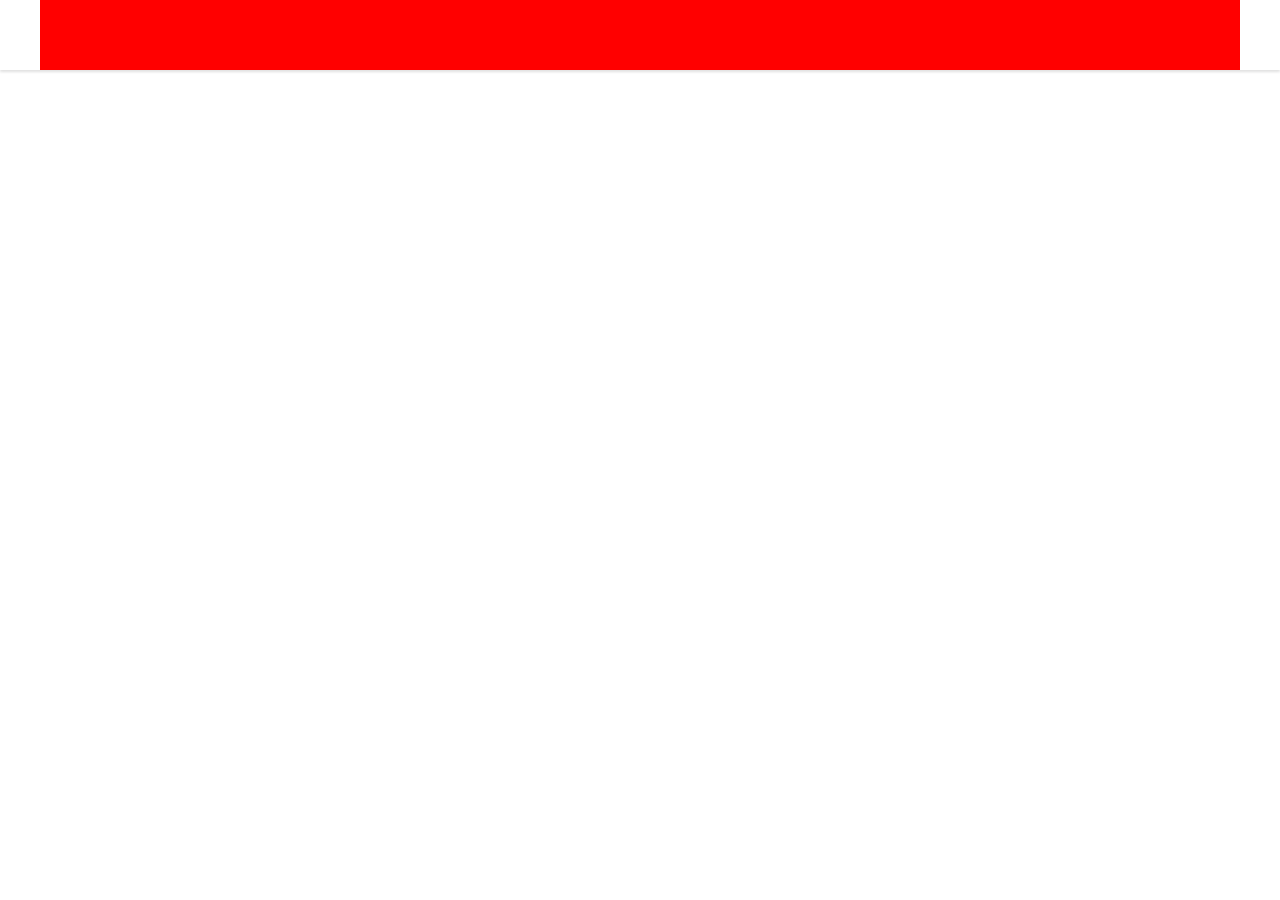
==== Web/index.html @ 19d5094a "eerste commit voor de files" ====
<!DOCTYPE html>
<html lang="en">
<head>
    <meta charset="UTF-8">
    <meta name="viewport" content="width=device-width, initial-scale=1.0">
    <title>Techjam</title>
    <link rel="stylesheet" href="CSS/style.css">
    <script src="JS/main.js"></script>
</head>
<body>
    <header class="Header">
        <figure class="HeaderB1">
            <figure></figure>
        </figure>
    </header>
    <main>

    </main>
</body>
</html>
---- Web/CSS/style.css ----
*{
    box-sizing: border-box;
    margin: 0;
    padding: 0;
    font-size: 62.5%;
}

body {
    scroll-behavior: smooth;
}

.Header{
    width: 100%;
    height: 7rem;
    background-color: rgb(255, 255, 255);
    box-shadow: rgba(0, 0, 0, 0.12) 0px 0.225rem 0.25rem 0px;
    margin-bottom: 2.5rem;
    display: flex;
    justify-content: center;
}

.HeaderB1{
    height: 100%;
    width: 120rem;
    background: red;
}
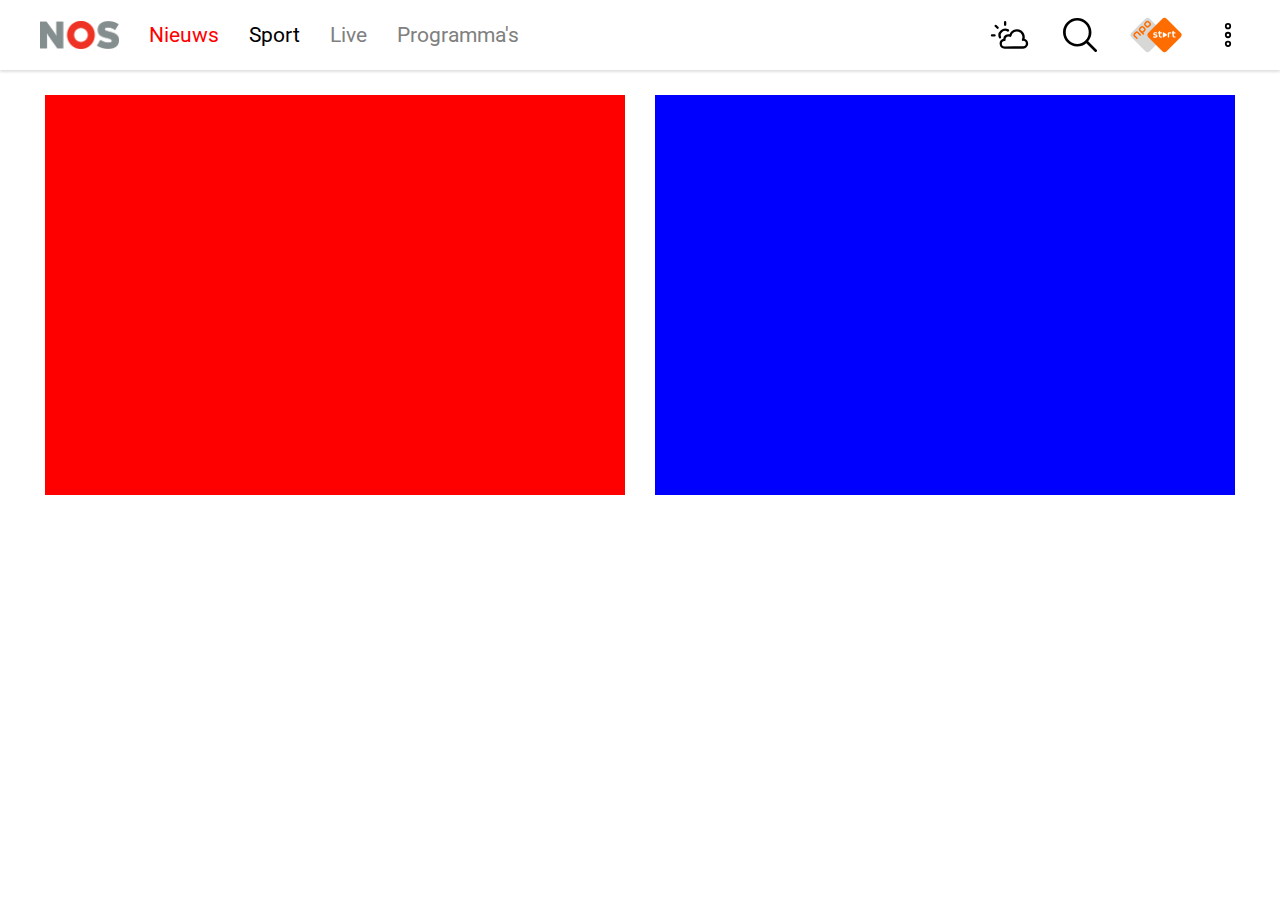
==== commit b0ed7d11: "Header done" ====
--- a/Web/index.html
+++ b/Web/index.html
@@ -4,17 +4,35 @@
     <meta charset="UTF-8">
     <meta name="viewport" content="width=device-width, initial-scale=1.0">
     <title>Techjam</title>
-    <link rel="stylesheet" href="CSS/style.css">
+    <link rel="preconnect" href="https://fonts.googleapis.com">
+    <link rel="preconnect" href="https://fonts.gstatic.com" crossorigin>
+    <link href="https://fonts.googleapis.com/css2?family=Nerko+One&family=Roboto&display=swap" rel="stylesheet">    <link rel="stylesheet" href="CSS/style.css">
     <script src="JS/main.js"></script>
 </head>
 <body>
     <header class="Header">
         <figure class="HeaderB1">
-            <figure></figure>
+            <figure class="HeaderB1A1">
+                <img class="HeaderB1A1IMG" src="IMG/1280px-NOS_logo.svg.png" alt="">
+                <p class="HeaderB1A1N">Nieuws</p>
+                <p class="HeaderB1A1S">Sport</p>
+                <a class="HeaderB1A1L" href="">Live</a>
+                <a class="HeaderB1A1P" href="">Programma's</a>
+                
+            </figure>
+            <figure class="HeaderB1A2">
+                <svg xmlns="http://www.w3.org/2000/svg" width="39" height="28" viewBox="0 0 24 18" class=""><path fill="currentColor" d="M24 14.52c0 1.8-1.45 3.25-3.25 3.25-.57 0-2 0-5.94.03l-5.95.04A3.25 3.25 0 0 1 8 11.47a3.25 3.25 0 0 1 4-2.93 5.07 5.07 0 0 1 9.7 2.87c1.33.4 2.3 1.65 2.3 3.11zm-3.28-1.74a.75.75 0 0 1-.7-1.04 3.57 3.57 0 1 0-6.8-2.05c-.1.5-.67.76-1.11.5a1.72 1.72 0 0 0-.88-.24 1.75 1.75 0 0 0-1.72 2.03.75.75 0 0 1-.7.87 1.74 1.74 0 0 0 .05 3.49l5.94-.04 5.95-.03a1.75 1.75 0 0 0 .03-3.5h-.06zm-9.4-7.41a.75.75 0 1 1-.72 1.31 2.86 2.86 0 0 0-4.07 3.5.75.75 0 1 1-1.41.5 4.37 4.37 0 0 1 6.2-5.31zm-1.38-3a.75.75 0 1 1-1.5 0V.75a.75.75 0 0 1 1.5 0v1.62zM.75 9.94a.75.75 0 0 1 0-1.5h1.62a.75.75 0 1 1 0 1.5H.75zm1.94-6.19A.75.75 0 1 1 3.75 2.7L4.9 3.84a.75.75 0 0 1-1.07 1.05L2.7 3.75z"></path></svg>
+                <svg xmlns="http://www.w3.org/2000/svg" width="34" height="34" viewBox="0 0 24 24" class=""><path fill="currentColor" fill-rule="nonzero" d="M10.04 0c5.545 0 10.04 4.495 10.04 10.04a10 10 0 0 1-2.333 6.435l5.99 5.992a.9.9 0 0 1-1.205 1.334l-.068-.061-5.992-5.99a10.005 10.005 0 0 1-6.432 2.33C4.495 20.08 0 15.585 0 10.04 0 4.495 4.495 0 10.04 0zm0 1.8a8.241 8.241 0 0 0 0 16.48 8.241 8.241 0 0 0 0-16.48z"></path></svg>
+                <svg xmlns="http://www.w3.org/2000/svg" width="52" height="38" viewBox="0 0 72 48" class=""><g fill="none" fill-rule="evenodd"><path fill="#D7D8D6" d="m46.65 27.04-19.3 19.29c-1.94 1.94-4.16 1.94-6.1 0l-19.3-19.3c-1.94-1.93-1.94-4.16 0-6.1l19.3-19.29c1.94-1.94 4.16-1.94 6.1 0l19.3 19.29c1.94 1.94 1.94 4.17 0 6.1z"></path><path fill="#FF6D00" d="m19.18 15.49-1.41-1.41c-.59-.58-1.13-.57-1.8.09l-1.22 1.23c-.66.66-.67 1.2-.1 1.79l1.42 1.4c.58.6 1.13.58 1.79-.08l1.23-1.23c.65-.65.67-1.2.09-1.79zM20.72 14c1.45 1.46 1.48 3.2-.15 4.83l-1.24 1.24c-.43.42-.79.65-1.08.71l1.08 1.08c.54.54.47 1.14.05 1.56-.42.41-1.03.5-1.57-.05l-4.7-4.69c-1.45-1.46-1.47-3.2.16-4.83l1.16-1.16c1.63-1.63 3.37-1.6 4.82-.15L20.72 14zm5.8-5.84L25.1 6.75c-.6-.59-1.14-.57-1.8.09l-1.23 1.23c-.65.65-.67 1.2-.08 1.78l1.4 1.41c.59.59 1.14.57 1.8-.08l1.22-1.24c.66-.65.68-1.2.1-1.78zm1.53-1.5c1.46 1.46 1.48 3.2-.15 4.84l-1.16 1.16c-1.63 1.63-3.37 1.6-4.82.14l-1.47-1.46c-1.45-1.45-1.48-3.2.16-4.82l1.16-1.16c1.62-1.63 3.37-1.6 4.82-.15l1.47 1.46zM14.9 23.13c.54.54.46 1.15.04 1.57-.41.41-1.02.48-1.56-.06l-3.08-3.08c-.58-.59-1.14-.57-1.79.09l-1.23 1.23c-.66.66-.67 1.2-.1 1.79l3.09 3.08c.54.54.47 1.15.06 1.57-.42.4-1.03.49-1.57-.05l-3.11-3.11c-1.45-1.46-1.48-3.2.15-4.83l1.16-1.16c1.63-1.63 3.38-1.6 4.83-.15l3.1 3.1zm10.5-2.2c-1.94 1.95-1.94 4.18 0 6.12l19.3 19.29c1.94 1.94 4.16 1.94 6.1 0l19.3-19.3c1.94-1.93 1.94-4.16 0-6.1L50.8 1.64c-1.94-1.94-4.16-1.94-6.1 0L25.4 20.93"></path><path fill="#FFFFFE" d="M35.23 23.03c-.91-.21-1.2-.3-1.2-.7 0-.54.77-.62 1.23-.62.42 0 .94.1 1.4.26.12.04.24.08.36.08.33 0 .48-.25.58-.5l.08-.17a1 1 0 0 0 .07-.34c0-.27-.17-.5-.47-.6a5.76 5.76 0 0 0-1.98-.33c-2 0-3.14.85-3.14 2.33 0 1.64 1.36 1.94 2.8 2.26H35c.8.19 1.19.3 1.19.73 0 .16 0 .64-1.33.64-.53 0-1.08-.1-1.69-.32a1.12 1.12 0 0 0-.35-.07c-.33 0-.48.25-.58.5l-.1.2a.98.98 0 0 0-.07.34c0 .27.18.49.47.6.6.23 1.38.35 2.3.35 2.08 0 3.22-.83 3.22-2.34 0-1.64-1.37-1.96-2.82-2.3zm15.86.33-4.78-3a.6.6 0 0 0-.92.51v6c0 .47.52.76.92.5l4.78-2.99a.6.6 0 0 0 0-1.02zm-6.97 3.05c-.07-.3-.23-.44-.5-.44-.07 0-.2.01-.29.03-.14.02-.26.02-.36.02-.73 0-1.18-.22-1.18-1.36v-2.78h1.63c.49 0 .71-.23.71-.72v-.2c0-.48-.22-.71-.71-.71h-1.64V19.2c0-.49-.22-.72-.71-.72h-.45c-.5 0-.72.23-.72.72v1.05h-.41c-.5 0-.72.23-.72.72v.2c0 .48.23.71.72.71h.41v2.95c0 1.91.92 2.84 2.82 2.84.36 0 .7-.05.95-.1.36-.06.55-.27.55-.59l-.04-.3-.06-.27zm18.95.27-.05-.27c-.07-.3-.23-.44-.51-.44-.06 0-.2.01-.28.03l-.36.03c-.73 0-1.19-.23-1.19-1.37v-2.78h1.64c.49 0 .71-.23.71-.72v-.2c0-.48-.22-.71-.71-.71h-1.64V19.2c0-.49-.22-.71-.72-.71h-.44c-.5 0-.72.22-.72.71v1.05h-.42c-.49 0-.72.23-.72.72v.2c0 .48.23.71.72.71h.42v2.95c0 1.91.92 2.84 2.81 2.84.37 0 .7-.05.96-.1.35-.06.55-.27.55-.59 0-.07-.02-.18-.05-.3zm-6.2-5.88-.04.28-.02.14c-.1.41-.22.65-.64.65l-.32-.02a4.47 4.47 0 0 0-1.64.08v4.88c0 .5-.23.72-.72.72h-.45c-.49 0-.72-.23-.72-.72V21.3c0-.47.21-.75.67-.87a8.49 8.49 0 0 1 3.25-.25c.4.04.62.27.62.63z"></path></g></svg>
+                <svg xmlns="http://www.w3.org/2000/svg" width="24" height="24" viewBox="0 0 24 24" class="threedots"><path fill="currentColor" d="M3.13 8.87a3.13 3.13 0 1 1 0 6.26 3.13 3.13 0 0 1 0-6.26zm8.87 0a3.13 3.13 0 1 1 0 6.26 3.13 3.13 0 0 1 0-6.26zm8.87 0a3.13 3.13 0 1 1 0 6.26 3.13 3.13 0 0 1 0-6.26zm-17.74 1.8a1.33 1.33 0 1 0 0 2.66 1.33 1.33 0 0 0 0-2.66zm8.87 0a1.33 1.33 0 1 0 0 2.66 1.33 1.33 0 0 0 0-2.66zm8.87 0a1.33 1.33 0 1 0 0 2.66 1.33 1.33 0 0 0 0-2.66z"></path></svg>
+            </figure>
         </figure>
     </header>
     <main>
-
+        <article class="newsletter">
+            <figure class="newsfigureL"></figure>
+            <figure class="newsfigureR"></figure>
+        </article>
     </main>
 </body>
 </html>--- a/Web/CSS/style.css
+++ b/Web/CSS/style.css
@@ -2,11 +2,25 @@
     box-sizing: border-box;
     margin: 0;
     padding: 0;
+
+}
+
+html{
     font-size: 62.5%;
 }
+body{
+    scroll-behavior: smooth;
+    font-family: 'Nerko One', cursive;
+    font-family: 'Roboto', sans-serif;
+}
 
-body {
-    scroll-behavior: smooth;
+a:visited{
+    color: gray;
+    text-decoration: none;
+}
+
+a{
+    text-decoration: none;
 }
 
 .Header{
@@ -22,5 +36,70 @@
 .HeaderB1{
     height: 100%;
     width: 120rem;
+}
+
+.HeaderB1A1{
+    height: 100%;
+    width: 55rem;
+    float: left;
+    display: flex;
+    align-items: center;
+    gap: 3rem;
+}
+
+
+.HeaderB1A1IMG{
+    height: 40%;
+}
+
+.HeaderB1A1N{
+    color: red;
+    font-size: 2.1rem;
+}
+
+.HeaderB1A1S{
+    font-size: 2.1rem;
+}
+
+.HeaderB1A1L{
+    font-size: 2.1rem;
+}
+
+.HeaderB1A1P{
+    font-size: 2.1rem;
+}
+
+.HeaderB1A2{
+    height: 100%;
+    width: 25rem;  
+    float: right;
+    display: flex;
+    align-items: center;
+    justify-content: space-between;
+}
+
+.threedots{
+    transform: rotate(90deg);
+}
+
+
+
+.newsletter{
+    width: 100%;
+    height: 40rem;
+    display: flex;
+    justify-content: center;
+    gap: 3rem;
+}
+
+.newsfigureL{
     background: red;
+    width: 58rem;
+    height: 40rem;
+}
+
+.newsfigureR{
+    background: blue;
+    width: 58rem;
+    height: 40rem;
 }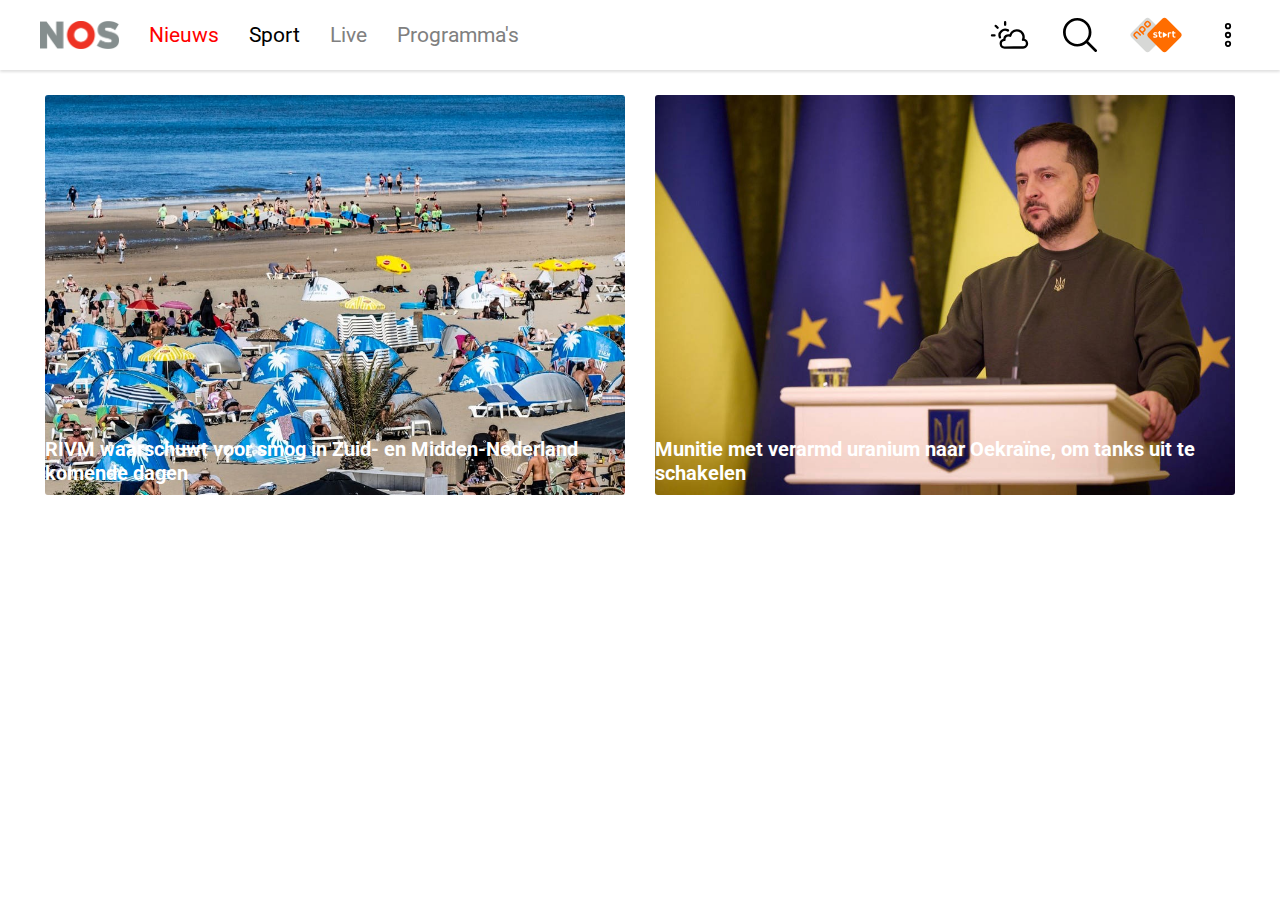
==== commit f465b9e4: "2 fotos + tekst" ====
--- a/Web/index.html
+++ b/Web/index.html
@@ -30,8 +30,18 @@
     </header>
     <main>
         <article class="newsletter">
-            <figure class="newsfigureL"></figure>
-            <figure class="newsfigureR"></figure>
+            <figure class="newsfigureL">
+                <img class="newsfigureLIMG" src="IMG/Strandjpeg.jpg" alt="">
+                <h2 class="newsfigureLText">RIVM waarschuwt voor smog in Zuid- en Midden-Nederland komende dagen</h2>
+            </figure>
+            <figure class="newsfigureR">
+                <img class="newsfigureRIMG" src="IMG/Zelenski.jpg" alt="">
+                <h2 class="newsfigureRText">Munitie met verarmd uranium naar Oekraïne, om tanks uit te schakelen</h2>
+            </figure>
+        </article>
+
+        <article class="newsletter2">
+
         </article>
     </main>
 </body>
--- a/Web/CSS/style.css
+++ b/Web/CSS/style.css
@@ -93,13 +93,41 @@
 }
 
 .newsfigureL{
-    background: red;
     width: 58rem;
     height: 40rem;
+    position: relative;
+}
+
+.newsfigureLIMG{
+    width: 100%;
+    height: 100%;
+    border-radius: 0.3rem;
+}
+
+.newsfigureLText{
+    position: absolute;
+    left: 0;
+    bottom: 10px;
+    font-size: 2rem;
+    color: white;
 }
 
 .newsfigureR{
-    background: blue;
     width: 58rem;
     height: 40rem;
-}+    position: relative;
+}
+
+.newsfigureRIMG{
+    width: 100%;
+    height: 100%;
+    border-radius: 0.3rem;
+}
+
+.newsfigureRText{
+    position: absolute;
+    left: 0;
+    bottom: 10px;
+    font-size: 2rem;
+    color: white;
+}
